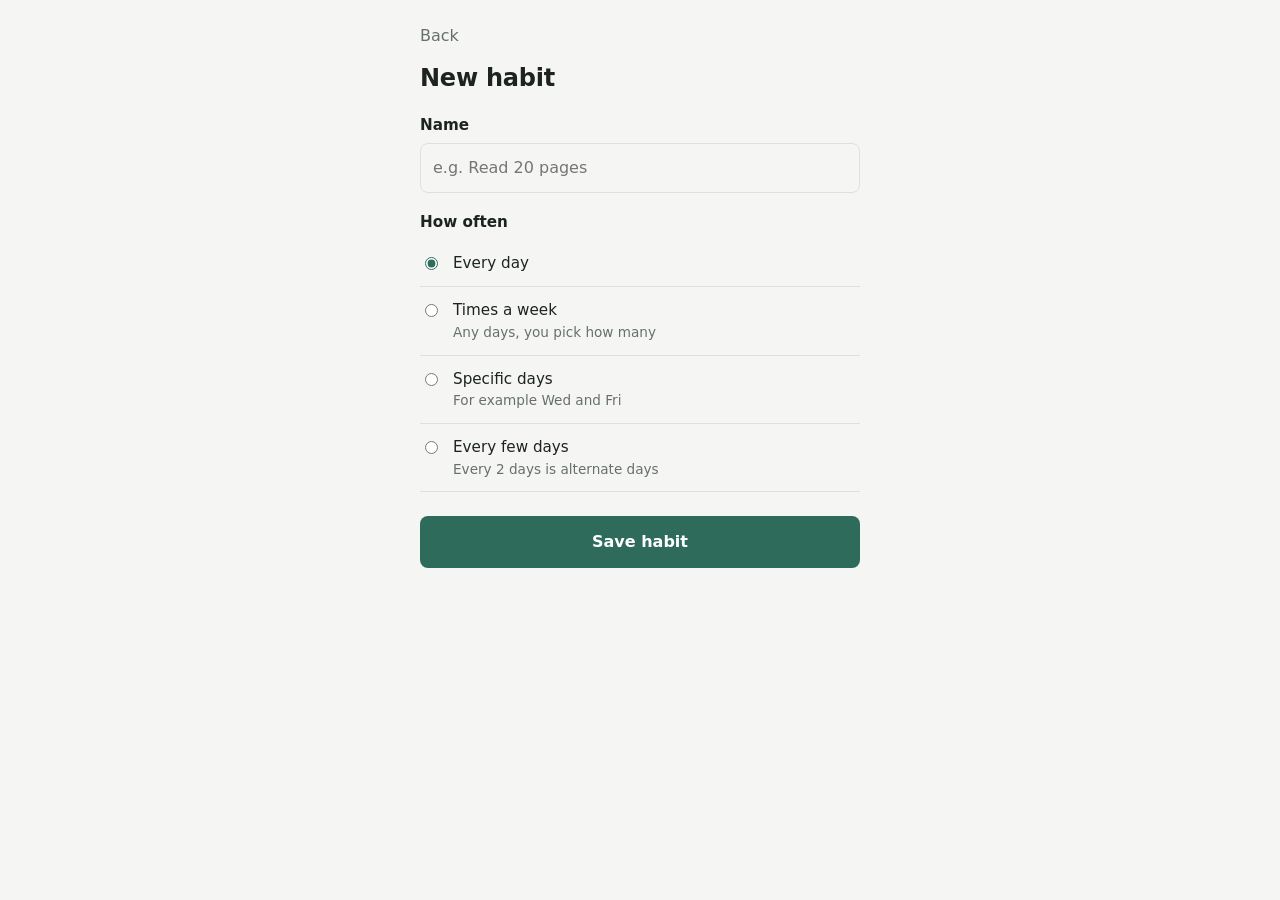
==== add.html @ 1458088d "Mostly habits v1" ====
<!DOCTYPE html>
<html lang="en">
<head>
  <meta charset="utf-8">
  <meta name="viewport" content="width=device-width, initial-scale=1, viewport-fit=cover">
  <title>New habit · Mostly habits</title>
  <link rel="stylesheet" href="css/style.css">
</head>
<body>
  <main class="page">
    <a href="habits.html" class="back">Back</a>
    <h1>New habit</h1>

    <form id="habit-form" novalidate>
      <label for="name">Name</label>
      <input id="name" type="text" maxlength="60" placeholder="e.g. Read 20 pages" autocomplete="off">

      <fieldset class="options">
        <legend>How often</legend>

        <label class="opt">
          <input type="radio" name="freq" value="daily" checked>
          <span>Every day</span>
        </label>

        <label class="opt">
          <input type="radio" name="freq" value="weekly">
          <span>Times a week <small>Any days, you pick how many</small></span>
        </label>
        <div id="weekly-box" class="days" hidden>
          <label><input type="radio" name="wk" value="1">1</label>
          <label><input type="radio" name="wk" value="2">2</label>
          <label><input type="radio" name="wk" value="3">3</label>
          <label><input type="radio" name="wk" value="4">4</label>
          <label><input type="radio" name="wk" value="5" checked>5</label>
          <label><input type="radio" name="wk" value="6">6</label>
          <label><input type="radio" name="wk" value="7">7</label>
        </div>

        <label class="opt">
          <input type="radio" name="freq" value="weekdays">
          <span>Specific days <small>For example Wed and Fri</small></span>
        </label>
        <div id="weekdays-box" class="days" hidden>
          <label><input type="checkbox" value="1">Mon</label>
          <label><input type="checkbox" value="2">Tue</label>
          <label><input type="checkbox" value="3">Wed</label>
          <label><input type="checkbox" value="4">Thu</label>
          <label><input type="checkbox" value="5">Fri</label>
          <label><input type="checkbox" value="6">Sat</label>
          <label><input type="checkbox" value="0">Sun</label>
        </div>

        <label class="opt">
          <input type="radio" name="freq" value="every">
          <span>Every few days <small>Every 2 days is alternate days</small></span>
        </label>
        <div id="every-box" class="inline" hidden>
          <span>Once every</span>
          <input id="every-n" type="number" min="2" max="30" value="2" inputmode="numeric">
          <span>days</span>
        </div>
      </fieldset>

      <p id="error" class="error" role="alert" hidden></p>
      <button type="submit" class="primary">Save habit</button>
    </form>
  </main>
  <script src="js/store.js"></script>
  <script src="js/form.js"></script>
  <script src="js/add.js"></script>
</body>
</html>
---- css/style.css ----
:root {
  --bg: #f5f6f4;
  --ink: #1c2320;
  --muted: #66706b;
  --line: #dde1de;
  --accent: #2e6b5a;
  --accent-ink: #ffffff;
  --error: #b3392f;
}
@media (prefers-color-scheme: dark) {
  :root {
    --bg: #141917;
    --ink: #e8ece9;
    --muted: #8d9892;
    --line: #2a322e;
    --accent: #5fb59b;
    --accent-ink: #0f1613;
    --error: #e5857b;
  }
}
* { box-sizing: border-box; }
html, body { margin: 0; }
body {
  background: var(--bg);
  color: var(--ink);
  font: 16px/1.5 system-ui, -apple-system, "Segoe UI", Roboto, sans-serif;
  padding-top: env(safe-area-inset-top, 0px);
  padding-bottom: env(safe-area-inset-bottom, 0px);
}
.page { max-width: 480px; margin: 0 auto; padding: 24px 20px 120px; }
h1 { font-size: 1.5rem; margin: 0 0 8px; letter-spacing: -0.01em; }
h2 { font-size: 1.05rem; margin: 24px 0 10px; }

/* home */
.list { list-style: none; margin: 0; padding: 0; }
.list li {
  display: flex; align-items: center; gap: 12px;
  padding: 14px 16px; margin-bottom: 10px;
  border: 1px solid var(--line); border-radius: 12px;
}
.list .info { flex: 1; min-width: 0; display: block; color: inherit; text-decoration: none; }
.list .info:focus-visible { outline: 2px solid var(--accent); outline-offset: 4px; border-radius: 6px; }
.list .name { font-weight: 600; }
.list .freq { color: var(--muted); font-size: 0.9rem; }
.streak { color: var(--accent); font-size: 0.85rem; margin-top: 2px; }
.tick {
  flex: none; width: 44px; height: 44px; border-radius: 50%;
  border: 2px solid var(--accent); background: transparent; color: var(--accent-ink);
  font: inherit; font-size: 1.3rem; line-height: 1; cursor: pointer;
}
.tick[aria-pressed="true"] { background: var(--accent); }
.tick:focus-visible { outline: 2px solid var(--accent); outline-offset: 3px; }
.empty { color: var(--muted); margin: 4px 0 0; }
.count { flex: none; color: var(--muted); font-variant-numeric: tabular-nums; }

/* bottom navigation */
.nav {
  position: fixed; left: 0; right: 0; bottom: 0; display: flex;
  background: var(--bg); border-top: 1px solid var(--line);
  padding-bottom: env(safe-area-inset-bottom, 0px);
}
.nav a {
  flex: 1; text-align: center; padding: 16px 0; margin-top: -1px;
  color: var(--muted); font-weight: 600; text-decoration: none;
  border-top: 2px solid transparent;
}
.nav a[aria-current="page"] { color: var(--accent); border-top-color: var(--accent); }
.nav a:focus-visible { outline: 2px solid var(--accent); outline-offset: -4px; }
.fab {
  position: fixed;
  right: max(20px, calc((100vw - 480px) / 2 + 20px));
  bottom: calc(72px + env(safe-area-inset-bottom, 0px));
  width: 56px; height: 56px; border-radius: 50%;
  background: var(--accent); color: var(--accent-ink);
  font-size: 2rem; line-height: 54px; text-align: center; text-decoration: none;
}

/* form */
.back { color: var(--muted); text-decoration: none; display: inline-block; margin-bottom: 12px; }
form label { display: block; margin: 18px 0 6px; font-weight: 600; font-size: 0.95rem; }
input[type="text"], input[type="number"], select {
  width: 100%; padding: 12px; font: inherit; color: var(--ink);
  background: transparent; border: 1px solid var(--line); border-radius: 8px;
}
input:focus-visible, select:focus-visible, button:focus-visible, .fab:focus-visible,
.back:focus-visible { outline: 2px solid var(--accent); outline-offset: 2px; }
.inline { display: flex; align-items: center; gap: 10px; margin: 8px 0 0 30px; }
.inline input { width: 90px; }
.days { display: flex; flex-wrap: wrap; gap: 8px; margin-top: 12px; }
.days label {
  margin: 0; font-weight: 500; display: flex; align-items: center; gap: 6px;
  padding: 8px 12px; border: 1px solid var(--line); border-radius: 8px;
}
.days input { accent-color: var(--accent); }
.error { color: var(--error); margin: 16px 0 0; }
.primary {
  width: 100%; margin-top: 24px; padding: 14px; font: inherit; font-weight: 600;
  background: var(--accent); color: var(--accent-ink); border: 0; border-radius: 8px; cursor: pointer;
}
fieldset.options { border: 0; padding: 0; margin: 18px 0 0; }
.options legend { padding: 0; margin-bottom: 6px; font-weight: 600; font-size: 0.95rem; }
.options .opt {
  display: flex; align-items: flex-start; gap: 12px; margin: 0; padding: 12px 0;
  font-weight: 500; border-bottom: 1px solid var(--line); cursor: pointer;
}
.options .opt input { margin-top: 5px; accent-color: var(--accent); }
.options .opt small { display: block; color: var(--muted); font-weight: 400; font-size: 0.85rem; }
.options .days, .options .inline { margin-top: 10px; margin-bottom: 4px; }
.options .days { margin-left: 30px; }

.danger {
  width: 100%; margin-top: 12px; padding: 14px; font: inherit; font-weight: 600;
  background: transparent; color: var(--error); border: 1px solid var(--error);
  border-radius: 8px; cursor: pointer;
}
.danger:focus-visible { outline: 2px solid var(--error); outline-offset: 2px; }
[hidden] { display: none !important; }
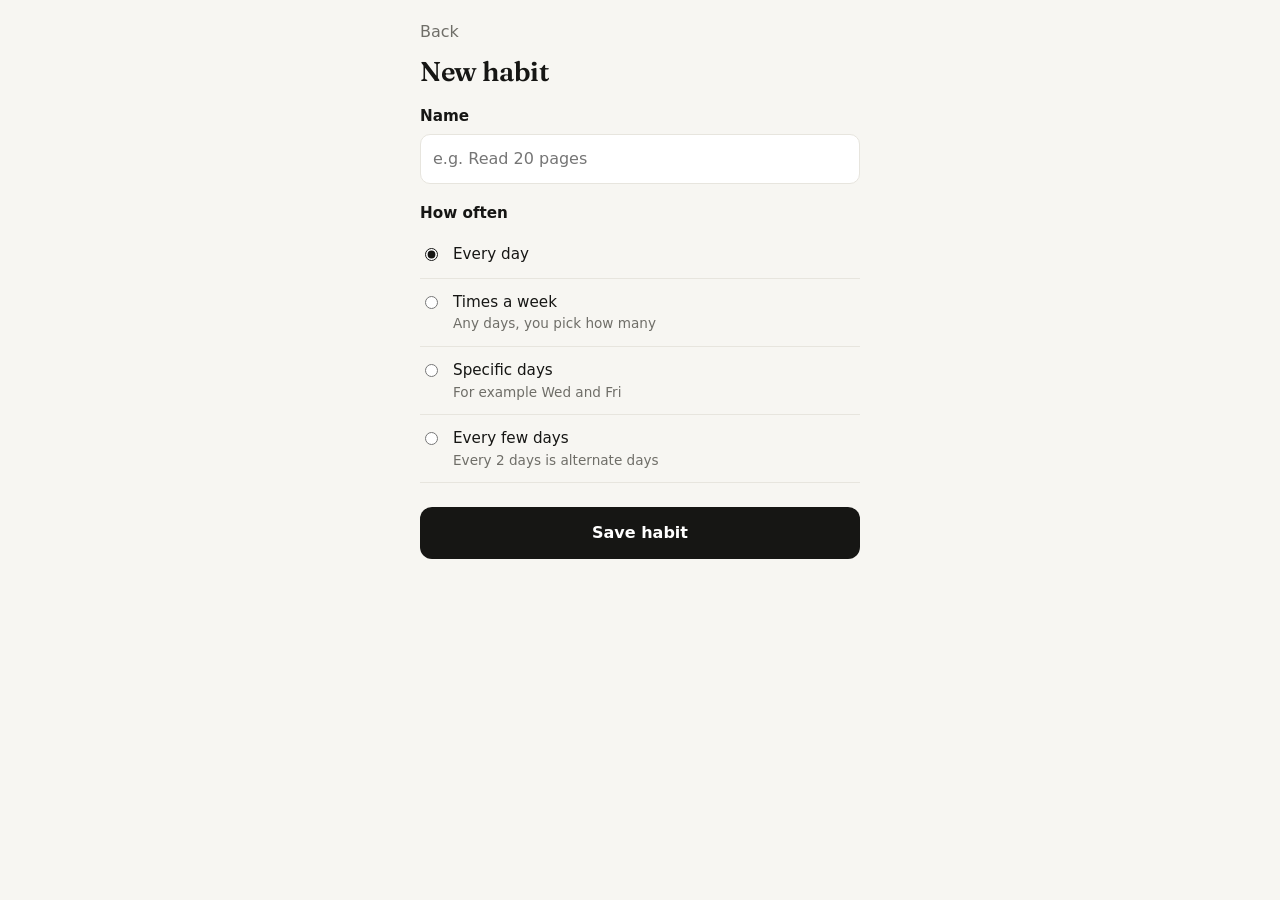
==== commit 5dd7dbf5: "Added light/dark modes and colour theme for tasks" ====
--- a/add.html
+++ b/add.html
@@ -3,8 +3,10 @@
 <head>
   <meta charset="utf-8">
   <meta name="viewport" content="width=device-width, initial-scale=1, viewport-fit=cover">
+  <meta name="color-scheme" content="light dark">
   <title>New habit · Mostly habits</title>
   <link rel="stylesheet" href="css/style.css">
+  <script src="js/theme.js"></script>
 </head>
 <body>
   <main class="page">
--- a/css/style.css
+++ b/css/style.css
@@ -1,62 +1,164 @@
+/* Mostly habits — minimal, black-and-white base with priority colours. */
+
+@font-face {
+  font-family: "Fraunces";
+  font-style: normal;
+  font-weight: 600;
+  font-display: swap;
+  src: url("../fonts/fraunces-latin-600-normal.woff2") format("woff2");
+}
+@font-face {
+  font-family: "Fraunces";
+  font-style: italic;
+  font-weight: 600;
+  font-display: swap;
+  src: url("../fonts/fraunces-latin-600-italic.woff2") format("woff2");
+}
+
+/* ---------- theme tokens ---------- */
 :root {
-  --bg: #f5f6f4;
-  --ink: #1c2320;
-  --muted: #66706b;
-  --line: #dde1de;
-  --accent: #2e6b5a;
-  --accent-ink: #ffffff;
-  --error: #b3392f;
+  color-scheme: light;
+  --bg: #f7f6f2;
+  --surface: #ffffff;
+  --ink: #161614;
+  --ink-contrast: #ffffff;
+  --muted: #6f6e68;
+  --line: #e7e5de;
+  --red: #d92d20;
+  --orange: #e8710a;
+  --yellow: #dba400;
+  --shadow: 0 1px 2px rgba(20, 20, 10, 0.04), 0 6px 18px rgba(20, 20, 10, 0.05);
+  --display: "Fraunces", Georgia, "Times New Roman", serif;
 }
 @media (prefers-color-scheme: dark) {
-  :root {
-    --bg: #141917;
-    --ink: #e8ece9;
-    --muted: #8d9892;
-    --line: #2a322e;
-    --accent: #5fb59b;
-    --accent-ink: #0f1613;
-    --error: #e5857b;
+  :root:not([data-theme="light"]) {
+    color-scheme: dark;
+    --bg: #0a0a0a;
+    --surface: #151515;
+    --ink: #f4f4f1;
+    --ink-contrast: #0a0a0a;
+    --muted: #9b9a94;
+    --line: #2a2a27;
+    --red: #ff5b50;
+    --orange: #ff9a3c;
+    --yellow: #ffd43b;
+    --shadow: none;
   }
 }
+:root[data-theme="dark"] {
+  color-scheme: dark;
+  --bg: #0a0a0a;
+  --surface: #151515;
+  --ink: #f4f4f1;
+  --ink-contrast: #0a0a0a;
+  --muted: #9b9a94;
+  --line: #2a2a27;
+  --red: #ff5b50;
+  --orange: #ff9a3c;
+  --yellow: #ffd43b;
+  --shadow: none;
+}
+
+/* ---------- base ---------- */
 * { box-sizing: border-box; }
 html, body { margin: 0; }
 body {
   background: var(--bg);
   color: var(--ink);
   font: 16px/1.5 system-ui, -apple-system, "Segoe UI", Roboto, sans-serif;
+  -webkit-font-smoothing: antialiased;
   padding-top: env(safe-area-inset-top, 0px);
   padding-bottom: env(safe-area-inset-bottom, 0px);
 }
-.page { max-width: 480px; margin: 0 auto; padding: 24px 20px 120px; }
-h1 { font-size: 1.5rem; margin: 0 0 8px; letter-spacing: -0.01em; }
-h2 { font-size: 1.05rem; margin: 24px 0 10px; }
-
-/* home */
+.page { max-width: 480px; margin: 0 auto; padding: 20px 20px 130px; }
+h1 {
+  font-family: var(--display); font-weight: 600; font-size: 1.7rem;
+  line-height: 1.15; letter-spacing: -0.015em; margin: 0 0 12px;
+}
+h2 { font-size: 1rem; font-weight: 600; margin: 0; }
+[hidden] { display: none !important; }
+
+/* ---------- header, logo, greeting ---------- */
+.top { display: flex; align-items: center; justify-content: space-between; gap: 12px; }
+.top h1 { margin: 0; }
+.brand {
+  font-family: var(--display); font-size: 1.45rem; line-height: 1;
+  letter-spacing: -0.02em; color: var(--ink); text-decoration: none;
+}
+.brand-main { font-style: italic; }
+.brand-sub { color: var(--muted); }
+.brand:focus-visible { outline: 2px solid var(--ink); outline-offset: 4px; border-radius: 4px; }
+
+.hello { margin: 28px 0 4px; }
+.hello h1 { font-size: 2.1rem; margin: 0 0 2px; overflow-wrap: anywhere; }
+.date { color: var(--muted); margin: 0; }
+.birthday { margin: 8px 0 0; font-weight: 600; color: var(--orange); }
+
+.section-head { display: flex; align-items: baseline; justify-content: space-between; margin: 28px 0 12px; }
+.progress { color: var(--muted); font-size: 0.85rem; font-variant-numeric: tabular-nums; }
+
+/* ---------- avatar ---------- */
+.avatar {
+  display: inline-flex; align-items: center; justify-content: center; flex: none;
+  border-radius: 50%; background: var(--surface); color: var(--ink);
+  border: 1px solid var(--line); box-shadow: var(--shadow);
+  font-family: var(--display); font-weight: 600; line-height: 1; text-decoration: none;
+}
+.avatar-btn { width: 40px; height: 40px; font-size: 1.1rem; }
+.avatar-btn:focus-visible { outline: 2px solid var(--ink); outline-offset: 3px; }
+
+/* ---------- habit cards ---------- */
 .list { list-style: none; margin: 0; padding: 0; }
 .list li {
+  --pri: var(--line);
+  --ring: var(--muted);
   display: flex; align-items: center; gap: 12px;
-  padding: 14px 16px; margin-bottom: 10px;
-  border: 1px solid var(--line); border-radius: 12px;
-}
+  padding: 14px 14px 14px 20px; margin-bottom: 10px;
+  background: var(--surface); border: 1px solid var(--line); border-radius: 14px;
+  box-shadow: inset 4px 0 0 var(--pri), var(--shadow);
+}
+.list li[data-pri="red"]    { --pri: var(--red);    --ring: var(--red); }
+.list li[data-pri="orange"] { --pri: var(--orange); --ring: var(--orange); }
+.list li[data-pri="yellow"] { --pri: var(--yellow); --ring: var(--yellow); }
+
 .list .info { flex: 1; min-width: 0; display: block; color: inherit; text-decoration: none; }
-.list .info:focus-visible { outline: 2px solid var(--accent); outline-offset: 4px; border-radius: 6px; }
-.list .name { font-weight: 600; }
-.list .freq { color: var(--muted); font-size: 0.9rem; }
-.streak { color: var(--accent); font-size: 0.85rem; margin-top: 2px; }
+.list .info:focus-visible { outline: 2px solid var(--ink); outline-offset: 4px; border-radius: 6px; }
+.name { font-weight: 600; overflow-wrap: anywhere; }
+.freq { color: var(--muted); font-size: 0.875rem; }
+.streak { font-size: 0.85rem; margin-top: 2px; }
+.streak.none { color: var(--muted); }
+.count { flex: none; color: var(--muted); font-variant-numeric: tabular-nums; }
+
 .tick {
   flex: none; width: 44px; height: 44px; border-radius: 50%;
-  border: 2px solid var(--accent); background: transparent; color: var(--accent-ink);
-  font: inherit; font-size: 1.3rem; line-height: 1; cursor: pointer;
-}
-.tick[aria-pressed="true"] { background: var(--accent); }
-.tick:focus-visible { outline: 2px solid var(--accent); outline-offset: 3px; }
-.empty { color: var(--muted); margin: 4px 0 0; }
-.count { flex: none; color: var(--muted); font-variant-numeric: tabular-nums; }
-
-/* bottom navigation */
+  border: 2px solid var(--ring); background: transparent; color: var(--ink-contrast);
+  font: inherit; font-size: 1.2rem; line-height: 1; cursor: pointer;
+  transition: background 0.15s, border-color 0.15s, transform 0.1s;
+}
+.tick:active { transform: scale(0.92); }
+.tick[aria-pressed="true"] { background: var(--ink); border-color: var(--ink); }
+.tick:focus-visible { outline: 2px solid var(--ink); outline-offset: 3px; }
+@media (prefers-reduced-motion: reduce) {
+  .tick { transition: none; }
+  .tick:active { transform: none; }
+}
+.empty { color: var(--muted); margin: 4px 0 0; padding: 12px 0; }
+
+/* ---------- add button + bottom nav ---------- */
+.fab {
+  position: fixed;
+  right: max(20px, calc((100vw - 480px) / 2 + 20px));
+  bottom: calc(76px + env(safe-area-inset-bottom, 0px));
+  width: 56px; height: 56px; border-radius: 50%;
+  background: var(--ink); color: var(--ink-contrast);
+  font-size: 2rem; line-height: 54px; text-align: center; text-decoration: none;
+  box-shadow: 0 4px 14px rgba(0, 0, 0, 0.25);
+}
+.fab:focus-visible { outline: 2px solid var(--ink); outline-offset: 3px; }
+
 .nav {
   position: fixed; left: 0; right: 0; bottom: 0; display: flex;
-  background: var(--bg); border-top: 1px solid var(--line);
+  background: var(--surface); border-top: 1px solid var(--line);
   padding-bottom: env(safe-area-inset-bottom, 0px);
 }
 .nav a {
@@ -64,54 +166,81 @@
   color: var(--muted); font-weight: 600; text-decoration: none;
   border-top: 2px solid transparent;
 }
-.nav a[aria-current="page"] { color: var(--accent); border-top-color: var(--accent); }
-.nav a:focus-visible { outline: 2px solid var(--accent); outline-offset: -4px; }
-.fab {
-  position: fixed;
-  right: max(20px, calc((100vw - 480px) / 2 + 20px));
-  bottom: calc(72px + env(safe-area-inset-bottom, 0px));
-  width: 56px; height: 56px; border-radius: 50%;
-  background: var(--accent); color: var(--accent-ink);
-  font-size: 2rem; line-height: 54px; text-align: center; text-decoration: none;
-}
-
-/* form */
+.nav a[aria-current="page"] { color: var(--ink); border-top-color: var(--ink); }
+.nav a:focus-visible { outline: 2px solid var(--ink); outline-offset: -4px; }
+
+/* ---------- forms ---------- */
 .back { color: var(--muted); text-decoration: none; display: inline-block; margin-bottom: 12px; }
+.back:focus-visible { outline: 2px solid var(--ink); outline-offset: 2px; }
 form label { display: block; margin: 18px 0 6px; font-weight: 600; font-size: 0.95rem; }
-input[type="text"], input[type="number"], select {
+input[type="text"], input[type="number"], input[type="date"], select {
   width: 100%; padding: 12px; font: inherit; color: var(--ink);
-  background: transparent; border: 1px solid var(--line); border-radius: 8px;
-}
-input:focus-visible, select:focus-visible, button:focus-visible, .fab:focus-visible,
-.back:focus-visible { outline: 2px solid var(--accent); outline-offset: 2px; }
+  background: var(--surface); border: 1px solid var(--line); border-radius: 10px;
+}
+input:focus-visible, select:focus-visible, button:focus-visible { outline: 2px solid var(--ink); outline-offset: 2px; }
 .inline { display: flex; align-items: center; gap: 10px; margin: 8px 0 0 30px; }
 .inline input { width: 90px; }
-.days { display: flex; flex-wrap: wrap; gap: 8px; margin-top: 12px; }
-.days label {
-  margin: 0; font-weight: 500; display: flex; align-items: center; gap: 6px;
-  padding: 8px 12px; border: 1px solid var(--line); border-radius: 8px;
-}
-.days input { accent-color: var(--accent); }
-.error { color: var(--error); margin: 16px 0 0; }
-.primary {
-  width: 100%; margin-top: 24px; padding: 14px; font: inherit; font-weight: 600;
-  background: var(--accent); color: var(--accent-ink); border: 0; border-radius: 8px; cursor: pointer;
-}
+.error { color: var(--red); margin: 16px 0 0; }
+.hint { color: var(--muted); font-size: 0.85rem; margin: 6px 0 0; }
+
 fieldset.options { border: 0; padding: 0; margin: 18px 0 0; }
 .options legend { padding: 0; margin-bottom: 6px; font-weight: 600; font-size: 0.95rem; }
 .options .opt {
   display: flex; align-items: flex-start; gap: 12px; margin: 0; padding: 12px 0;
   font-weight: 500; border-bottom: 1px solid var(--line); cursor: pointer;
 }
-.options .opt input { margin-top: 5px; accent-color: var(--accent); }
+.options .opt input { margin-top: 5px; accent-color: var(--ink); }
 .options .opt small { display: block; color: var(--muted); font-weight: 400; font-size: 0.85rem; }
+.days { display: flex; flex-wrap: wrap; gap: 8px; }
+.days label {
+  margin: 0; font-weight: 500; display: flex; align-items: center; gap: 6px;
+  padding: 8px 12px; background: var(--surface); border: 1px solid var(--line); border-radius: 10px;
+}
+.days input { accent-color: var(--ink); }
 .options .days, .options .inline { margin-top: 10px; margin-bottom: 4px; }
 .options .days { margin-left: 30px; }
 
+.primary {
+  width: 100%; margin-top: 24px; padding: 14px; font: inherit; font-weight: 600;
+  background: var(--ink); color: var(--ink-contrast); border: 0; border-radius: 12px; cursor: pointer;
+}
 .danger {
   width: 100%; margin-top: 12px; padding: 14px; font: inherit; font-weight: 600;
-  background: transparent; color: var(--error); border: 1px solid var(--error);
-  border-radius: 8px; cursor: pointer;
-}
-.danger:focus-visible { outline: 2px solid var(--error); outline-offset: 2px; }
-[hidden] { display: none !important; }
+  background: transparent; color: var(--red); border: 1px solid var(--red);
+  border-radius: 12px; cursor: pointer;
+}
+.btn-outline {
+  display: inline-block; padding: 12px 28px; font-weight: 600; text-decoration: none;
+  color: var(--ink); border: 1px solid var(--ink); border-radius: 12px;
+}
+.btn-outline:focus-visible { outline: 2px solid var(--ink); outline-offset: 3px; }
+
+/* ---------- profile ---------- */
+.profile { text-align: center; }
+.avatar.big {
+  --size: min(70vw, 36vh, 320px);
+  width: var(--size); height: var(--size); font-size: calc(var(--size) * 0.42);
+  margin: 12px auto 20px;
+}
+.profile-name { font-size: 1.7rem; margin: 0 0 4px; overflow-wrap: anywhere; }
+.profile-name.muted { color: var(--muted); }
+.profile-since { color: var(--muted); margin: 0 0 20px; }
+.sep { border: 0; border-top: 1px solid var(--line); margin: 28px 0 0; }
+#profile-options h2 { margin: 24px 0 10px; }
+
+.icons { display: flex; flex-wrap: wrap; gap: 12px; margin-top: 8px; }
+.icon-opt { position: relative; display: block; margin: 0; padding: 0; }
+.icon-opt input { position: absolute; inset: 0; width: 100%; height: 100%; margin: 0; opacity: 0; cursor: pointer; }
+.icon-opt .avatar { width: 52px; height: 52px; font-size: 1.5rem; }
+.icon-opt input:checked + .avatar { border-color: var(--ink); box-shadow: 0 0 0 2px var(--ink); }
+.icon-opt input:focus-visible + .avatar { outline: 2px solid var(--ink); outline-offset: 4px; }
+
+.segmented {
+  display: inline-flex; padding: 3px; gap: 2px;
+  background: var(--surface); border: 1px solid var(--line); border-radius: 12px;
+}
+.seg { position: relative; display: block; }
+.seg input { position: absolute; inset: 0; width: 100%; height: 100%; margin: 0; opacity: 0; cursor: pointer; }
+.seg span { display: block; padding: 8px 18px; border-radius: 9px; color: var(--muted); font-weight: 600; }
+.seg input:checked + span { background: var(--ink); color: var(--ink-contrast); }
+.seg input:focus-visible + span { outline: 2px solid var(--ink); outline-offset: 2px; }
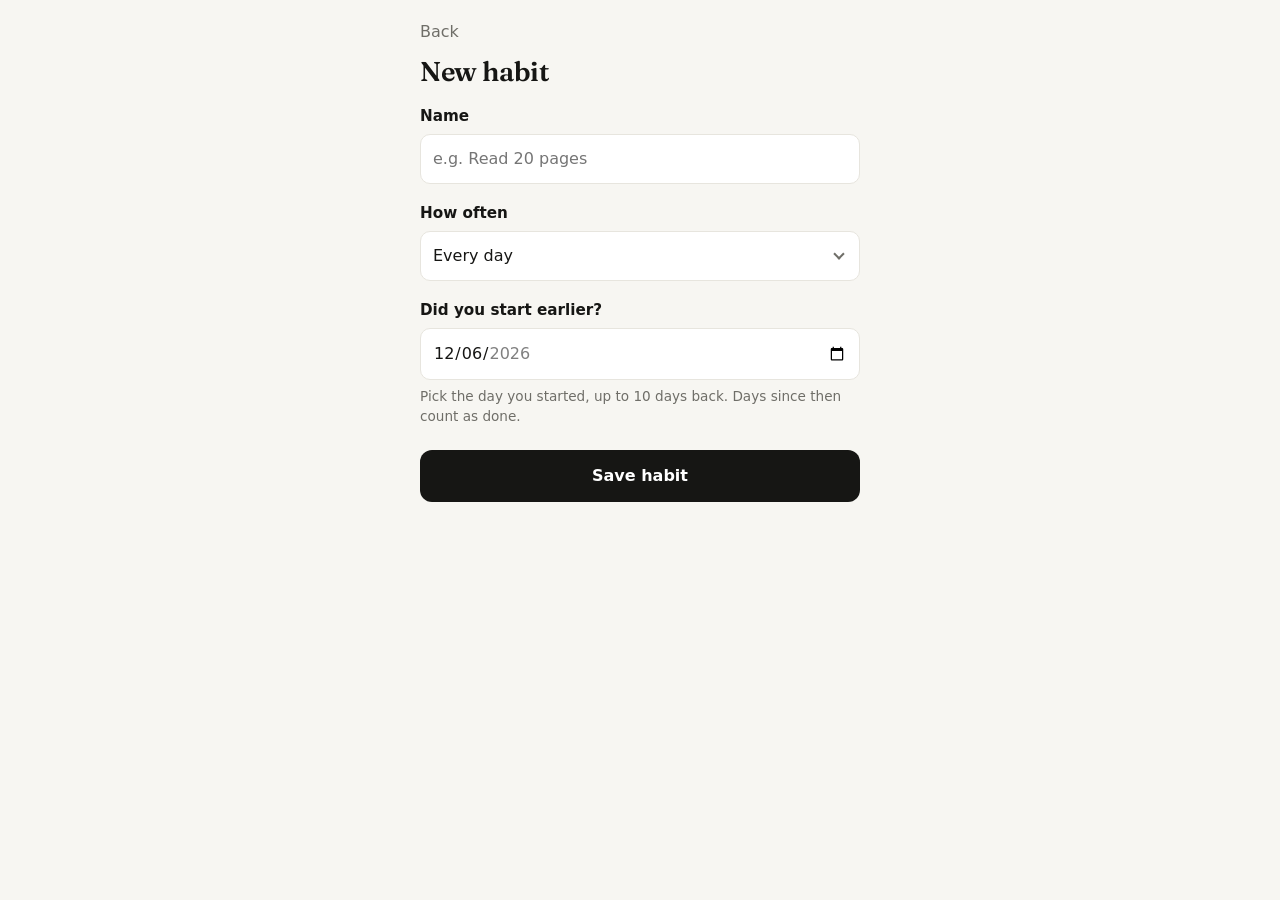
==== commit a34f02a7: "Added start date to habit upto 10 days earlier and had collapsible frequency selector" ====
--- a/add.html
+++ b/add.html
@@ -17,8 +17,14 @@
       <label for="name">Name</label>
       <input id="name" type="text" maxlength="60" placeholder="e.g. Read 20 pages" autocomplete="off">
 
-      <fieldset class="options">
-        <legend>How often</legend>
+      <span id="freq-label" class="field-label">How often</span>
+      <button type="button" id="freq-toggle" class="fold-head" aria-expanded="false"
+              aria-controls="freq-body" aria-labelledby="freq-label freq-summary">
+        <span id="freq-summary">Every day</span>
+        <span class="chev" aria-hidden="true"></span>
+      </button>
+
+      <div id="freq-body" class="options fold-body" role="group" aria-labelledby="freq-label" hidden>
 
         <label class="opt">
           <input type="radio" name="freq" value="daily" checked>
@@ -62,13 +68,18 @@
           <input id="every-n" type="number" min="2" max="30" value="2" inputmode="numeric">
           <span>days</span>
         </div>
-      </fieldset>
+      </div>
+
+      <label for="start-date">Did you start earlier?</label>
+      <input id="start-date" type="date">
+      <p class="hint">Pick the day you started, up to 10 days back. Days since then count as done.</p>
 
       <p id="error" class="error" role="alert" hidden></p>
       <button type="submit" class="primary">Save habit</button>
     </form>
   </main>
   <script src="js/store.js"></script>
+  <script src="js/streak.js"></script>
   <script src="js/form.js"></script>
   <script src="js/add.js"></script>
 </body>
--- a/css/style.css
+++ b/css/style.css
@@ -42,7 +42,7 @@
     --red: #ff5b50;
     --orange: #ff9a3c;
     --yellow: #ffd43b;
-    --shadow: none;
+    --shadow: 0 0 0 rgba(0, 0, 0, 0);
   }
 }
 :root[data-theme="dark"] {
@@ -56,7 +56,7 @@
   --red: #ff5b50;
   --orange: #ff9a3c;
   --yellow: #ffd43b;
-  --shadow: none;
+  --shadow: 0 0 0 rgba(0, 0, 0, 0);
 }
 
 /* ---------- base ---------- */
@@ -79,17 +79,15 @@
 [hidden] { display: none !important; }
 
 /* ---------- header, logo, greeting ---------- */
-.top { display: flex; align-items: center; justify-content: space-between; gap: 12px; }
+.top { display: flex; align-items: center; justify-content: space-between; gap: 12px; margin-bottom: 20px; }
 .top h1 { margin: 0; }
 .brand {
-  font-family: var(--display); font-size: 1.45rem; line-height: 1;
+  font-family: var(--display); font-style: italic; font-size: 1.45rem; line-height: 1;
   letter-spacing: -0.02em; color: var(--ink); text-decoration: none;
 }
-.brand-main { font-style: italic; }
-.brand-sub { color: var(--muted); }
 .brand:focus-visible { outline: 2px solid var(--ink); outline-offset: 4px; border-radius: 4px; }
 
-.hello { margin: 28px 0 4px; }
+.hello { margin: 12px 0 4px; }
 .hello h1 { font-size: 2.1rem; margin: 0 0 2px; overflow-wrap: anywhere; }
 .date { color: var(--muted); margin: 0; }
 .birthday { margin: 8px 0 0; font-weight: 600; color: var(--orange); }
@@ -142,6 +140,41 @@
   .tick { transition: none; }
   .tick:active { transform: none; }
 }
+/* Tasks */
+.meta { display: flex; align-items: center; gap: 5px; margin-top: 2px; font-size: 0.85rem; color: var(--muted); }
+.meta .clock { display: inline-flex; flex: none; }
+.meta.late { color: var(--red); }
+.timebox { display: flex; gap: 12px; margin: 10px 0 4px 30px; }
+.timebox > div { flex: 1; min-width: 0; }
+.timebox label { margin: 0 0 6px; }
+#done-section .section-head { margin-top: 32px; }
+
+/* Habits page: drag handle + edit pencil */
+.list.manage li { gap: 6px; padding-left: 10px; }
+.grip-btn {
+  flex: none; width: 28px; height: 44px; padding: 0; border: 0; background: none;
+  display: flex; align-items: center; justify-content: center; color: var(--muted);
+  cursor: grab; touch-action: none; user-select: none; -webkit-user-select: none;
+  -webkit-touch-callout: none;
+}
+.grip {
+  width: 12px; height: 18px;
+  background: radial-gradient(circle, currentColor 1.6px, transparent 2px) 0 0 / 6px 6px;
+}
+.grip-btn:focus-visible { outline: 2px solid var(--ink); outline-offset: 2px; border-radius: 8px; }
+.icon-btn {
+  flex: none; width: 40px; height: 40px; border-radius: 50%;
+  display: inline-flex; align-items: center; justify-content: center;
+  color: var(--muted); text-decoration: none;
+}
+.icon-btn:hover { color: var(--ink); background: var(--bg); }
+.icon-btn:focus-visible { outline: 2px solid var(--ink); outline-offset: 2px; }
+.list li.dragging {
+  position: relative; z-index: 2; cursor: grabbing;
+  box-shadow: inset 4px 0 0 var(--pri), 0 12px 30px rgba(0, 0, 0, 0.28);
+}
+body.reordering { user-select: none; -webkit-user-select: none; cursor: grabbing; }
+
 .empty { color: var(--muted); margin: 4px 0 0; padding: 12px 0; }
 
 /* ---------- add button + bottom nav ---------- */
@@ -173,7 +206,7 @@
 .back { color: var(--muted); text-decoration: none; display: inline-block; margin-bottom: 12px; }
 .back:focus-visible { outline: 2px solid var(--ink); outline-offset: 2px; }
 form label { display: block; margin: 18px 0 6px; font-weight: 600; font-size: 0.95rem; }
-input[type="text"], input[type="number"], input[type="date"], select {
+input[type="text"], input[type="number"], input[type="date"], input[type="time"], select {
   width: 100%; padding: 12px; font: inherit; color: var(--ink);
   background: var(--surface); border: 1px solid var(--line); border-radius: 10px;
 }
@@ -184,6 +217,20 @@
 .hint { color: var(--muted); font-size: 0.85rem; margin: 6px 0 0; }
 
 fieldset.options { border: 0; padding: 0; margin: 18px 0 0; }
+.field-label { display: block; margin: 18px 0 6px; font-weight: 600; font-size: 0.95rem; }
+.fold-head {
+  display: flex; align-items: center; justify-content: space-between; gap: 12px;
+  width: 100%; padding: 12px; font: inherit; color: var(--ink); text-align: left;
+  background: var(--surface); border: 1px solid var(--line); border-radius: 10px; cursor: pointer;
+}
+.chev {
+  flex: none; width: 8px; height: 8px; margin-right: 4px;
+  border-right: 2px solid var(--muted); border-bottom: 2px solid var(--muted);
+  transform: translateY(-2px) rotate(45deg); transition: transform 0.15s;
+}
+.fold-head[aria-expanded="true"] .chev { transform: translateY(2px) rotate(-135deg); }
+@media (prefers-reduced-motion: reduce) { .chev { transition: none; } }
+.fold-body { margin-top: 6px; }
 .options legend { padding: 0; margin-bottom: 6px; font-weight: 600; font-size: 0.95rem; }
 .options .opt {
   display: flex; align-items: flex-start; gap: 12px; margin: 0; padding: 12px 0;
@@ -218,9 +265,9 @@
 /* ---------- profile ---------- */
 .profile { text-align: center; }
 .avatar.big {
-  --size: min(70vw, 36vh, 320px);
+  --size: min(46vw, 22vh, 190px);
   width: var(--size); height: var(--size); font-size: calc(var(--size) * 0.42);
-  margin: 12px auto 20px;
+  margin: 4px auto 16px;
 }
 .profile-name { font-size: 1.7rem; margin: 0 0 4px; overflow-wrap: anywhere; }
 .profile-name.muted { color: var(--muted); }
